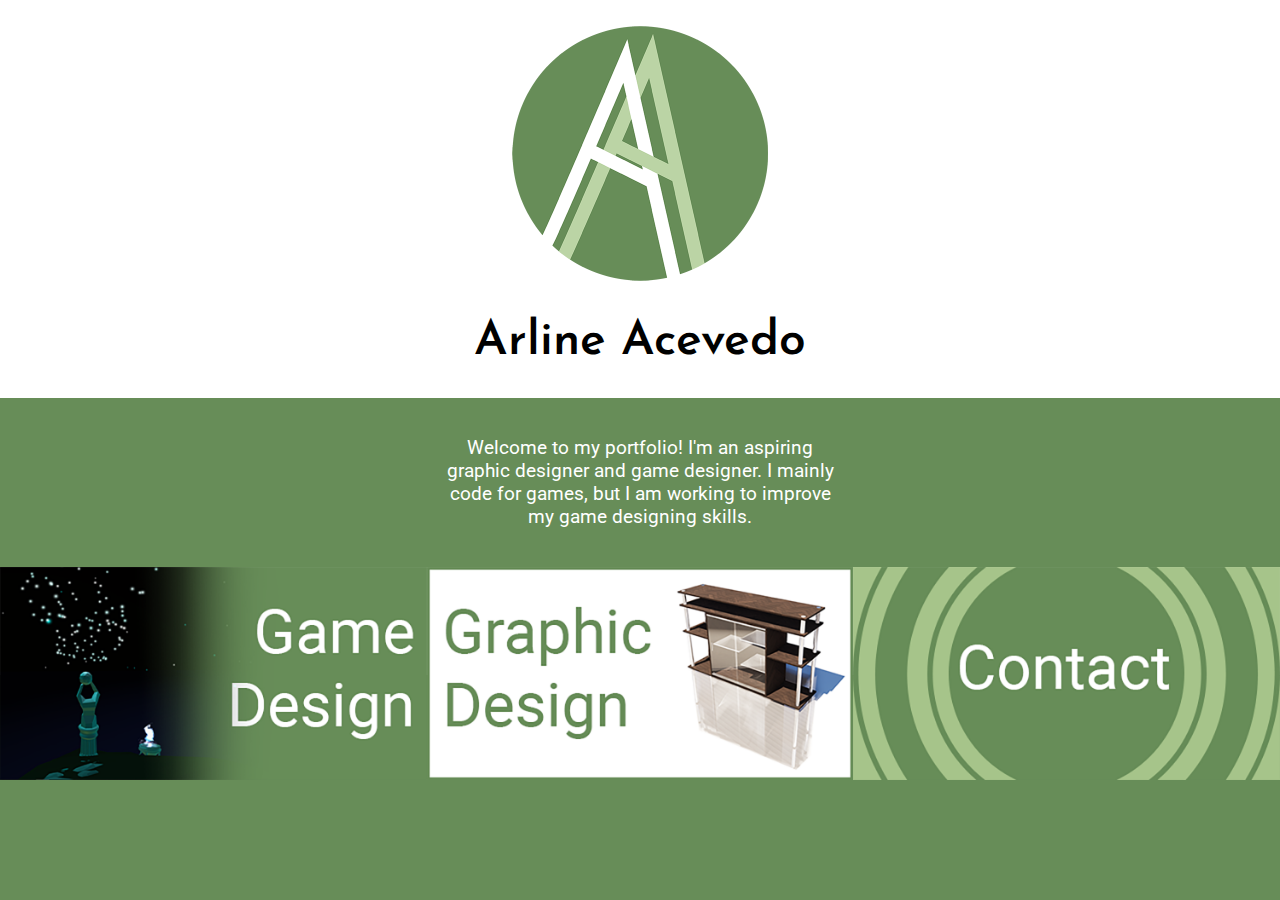
==== index.html @ 4f97fe55 "ContactRevamp" ====
<!DOCTYPE html>
<html>
  <head>
    <meta name="robots" content="noindex, nofollow" />
    <meta name="viewport" content="width=device-width,initial-scale=1.0" />
    <title>Arline Acevedo</title>

    <link rel="stylesheet" type="text/css" href="stylesheet.css" />

    <!--Fonts-->
    <link
      href="https://fonts.googleapis.com/css2?family=Josefin+Sans:wght@400;600&display=swap"
      rel="stylesheet"
    />

    <link
      href="https://fonts.googleapis.com/css2?family=Roboto:wght@300;400&display=swap"
      rel="stylesheet"
    />
    <!--Font end-->
  </head>

  <body id="mainpage">
    <div class="header">
      <img id="homelogo" src="aalogo.png" alt="Arline Acevedo logo" />
      <h1>Arline Acevedo</h1>
    </div>
    <section id="bottomhalf">
      <div id="aboutme">
        <p>
          Welcome to my portfolio! I'm an aspiring graphic designer and game
          designer. I mainly code for games, but I am working to improve my game
          designing skills.
        </p>
      </div>

      <div id="nav">
        <nav>
          <a href="work/gamedes.html"
            ><img class="navimage" src="gamedesscreen.png"
          /></a>

          <a href="work/graphic.html"
            ><img class="navimage" src="graphdesscreen.png"
          /></a>

          <a href="contact.html"
            ><img class="navimage" src="contactscreen.png"
          /></a>
        </nav>
      </div>
    </section>
  </body>
</html>
---- stylesheet.css ----
html,
body {
  height: 100%;
  margin: 0;
  padding: 0;
}

#mainpage {
  background: linear-gradient(white 75%, #678d58 30%);
}

.header {
  text-align: center;
  margin: auto;
}

#homelogo {
  width: 16rem;
  height: auto;
  margin-top: 2%;
}

nav {
  background-color: #678d58;
  margin: 0;
}

nav img {
  float: left;
  width: 33.33%;
}

h1 {
  font-family: "Josefin Sans", sans-serif;
  font-weight: 600;
  font-size: 3rem;
}

p {
  font-family: "Roboto", sans-serif;
  font-weight: 400;
  font-size: 1.19rem;
  margin-bottom: 0;
  padding-bottom: 0;
}

#aboutme {
  background-color: #678d58;
  height: auto;
}

#aboutme p {
  text-align: center;
  padding: 3% 10% 3% 10%;
  color: white;
  margin: auto;
  width: 25rem;
}

#bottomhalf {
  background-color: #678d58;
}

@media (max-width: 1000px) {
  nav img {
    padding: 0;
    display: block;
    margin: 0 auto;
    max-height: 100%;
    max-width: 100%;
    width: 100%;
  }

  #aboutme p {
    text-align: center;
    padding: 3% 10% 3% 10%;
    color: white;
    margin: auto;
  }

  nav {
    position: static;
  }

  #homelogo {
    width: 12rem;
  }
}
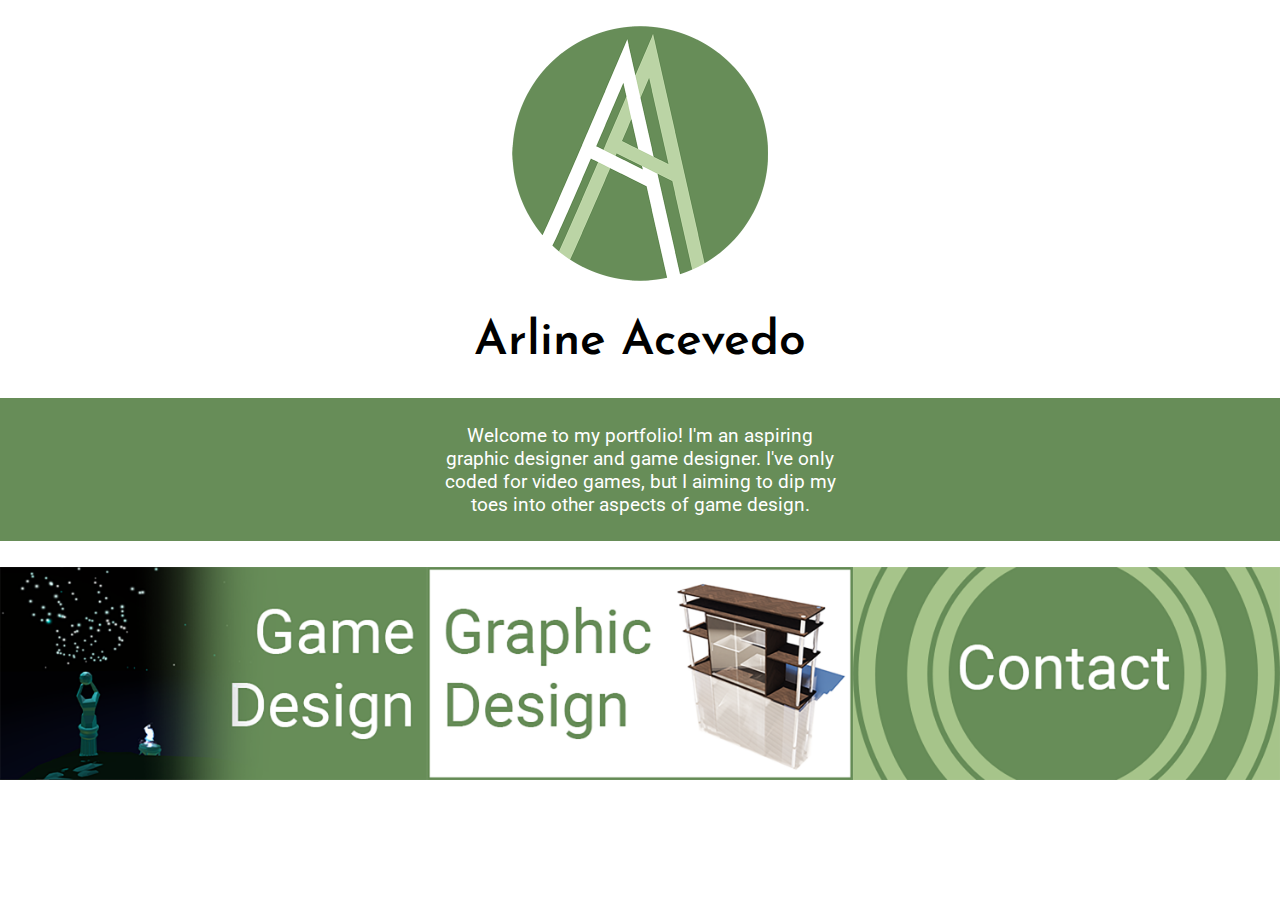
==== commit 7ef1fe6d: "designv2" ====
--- a/index.html
+++ b/index.html
@@ -29,8 +29,8 @@
       <div id="aboutme">
         <p>
           Welcome to my portfolio! I'm an aspiring graphic designer and game
-          designer. I mainly code for games, but I am working to improve my game
-          designing skills.
+          designer. I've only coded for video games, but I aiming to dip my toes
+          into other aspects of game design.
         </p>
       </div>
 
--- a/stylesheet.css
+++ b/stylesheet.css
@@ -3,10 +3,6 @@
   height: 100%;
   margin: 0;
   padding: 0;
-}
-
-#mainpage {
-  background: linear-gradient(white 75%, #678d58 30%);
 }
 
 .header {
@@ -22,7 +18,7 @@
 
 nav {
   background-color: #678d58;
-  margin: 0;
+  margin: 2% 0;
 }
 
 nav img {
@@ -34,6 +30,7 @@
   font-family: "Josefin Sans", sans-serif;
   font-weight: 600;
   font-size: 3rem;
+  margin: rem;
 }
 
 p {
@@ -50,8 +47,10 @@
 }
 
 #aboutme p {
+  display: block;
+  margin: auto;
   text-align: center;
-  padding: 3% 10% 3% 10%;
+  padding: 2% 10%;
   color: white;
   margin: auto;
   width: 25rem;
@@ -62,6 +61,9 @@
 }
 
 @media (max-width: 1000px) {
+  nav {
+    margin: 0;
+  }
   nav img {
     padding: 0;
     display: block;
@@ -72,10 +74,11 @@
   }
 
   #aboutme p {
+    display: block;
+    margin: auto;
     text-align: center;
-    padding: 3% 10% 3% 10%;
-    color: white;
-    margin: auto;
+    text-align: center;
+    width: auto;
   }
 
   nav {
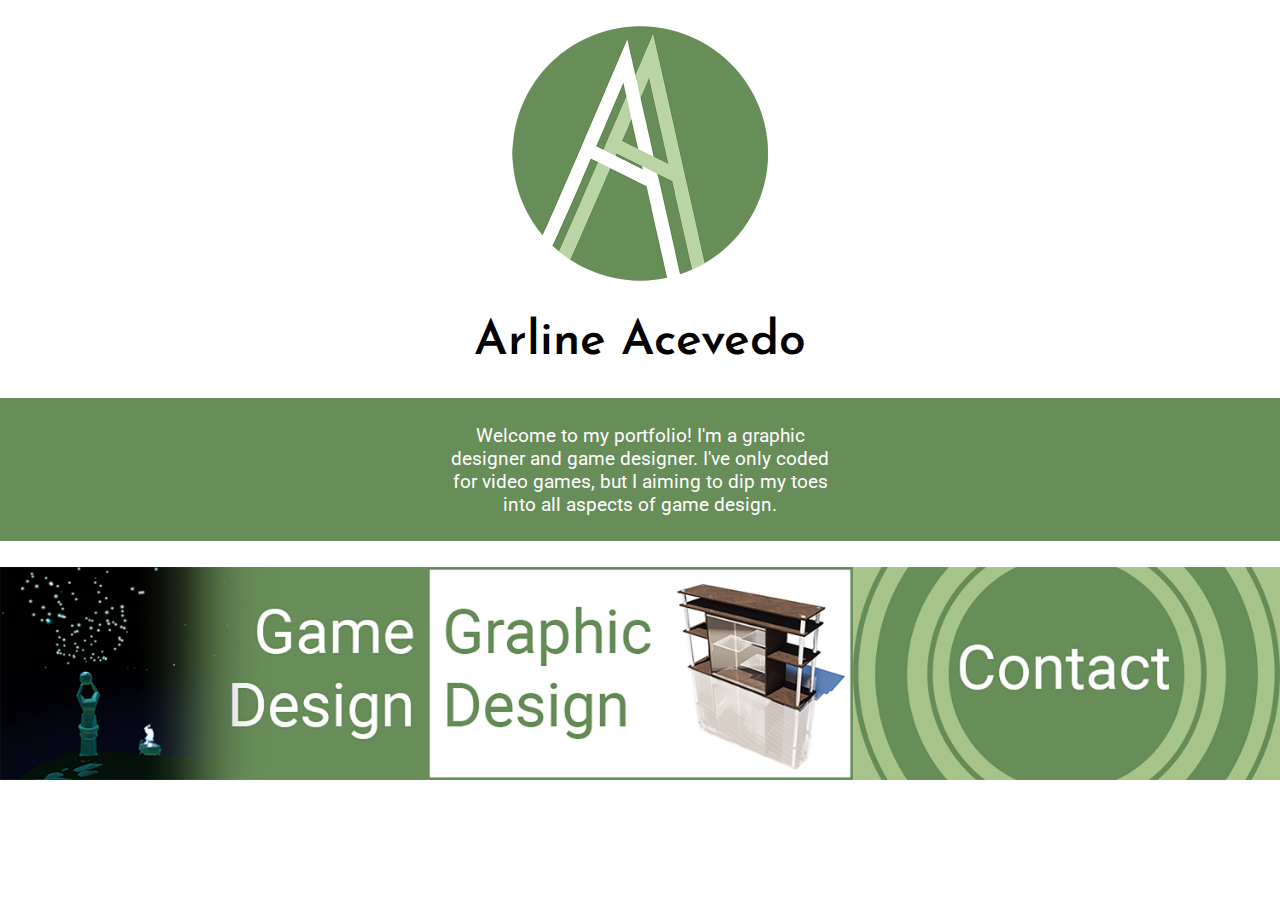
==== commit cd44f0e2: "blurb edit" ====
--- a/index.html
+++ b/index.html
@@ -28,9 +28,9 @@
     <section id="bottomhalf">
       <div id="aboutme">
         <p>
-          Welcome to my portfolio! I'm an aspiring graphic designer and game
-          designer. I've only coded for video games, but I aiming to dip my toes
-          into other aspects of game design.
+          Welcome to my portfolio! I'm a graphic designer and game designer.
+          I've only coded for video games, but I aiming to dip my toes into all
+          aspects of game design.
         </p>
       </div>
 
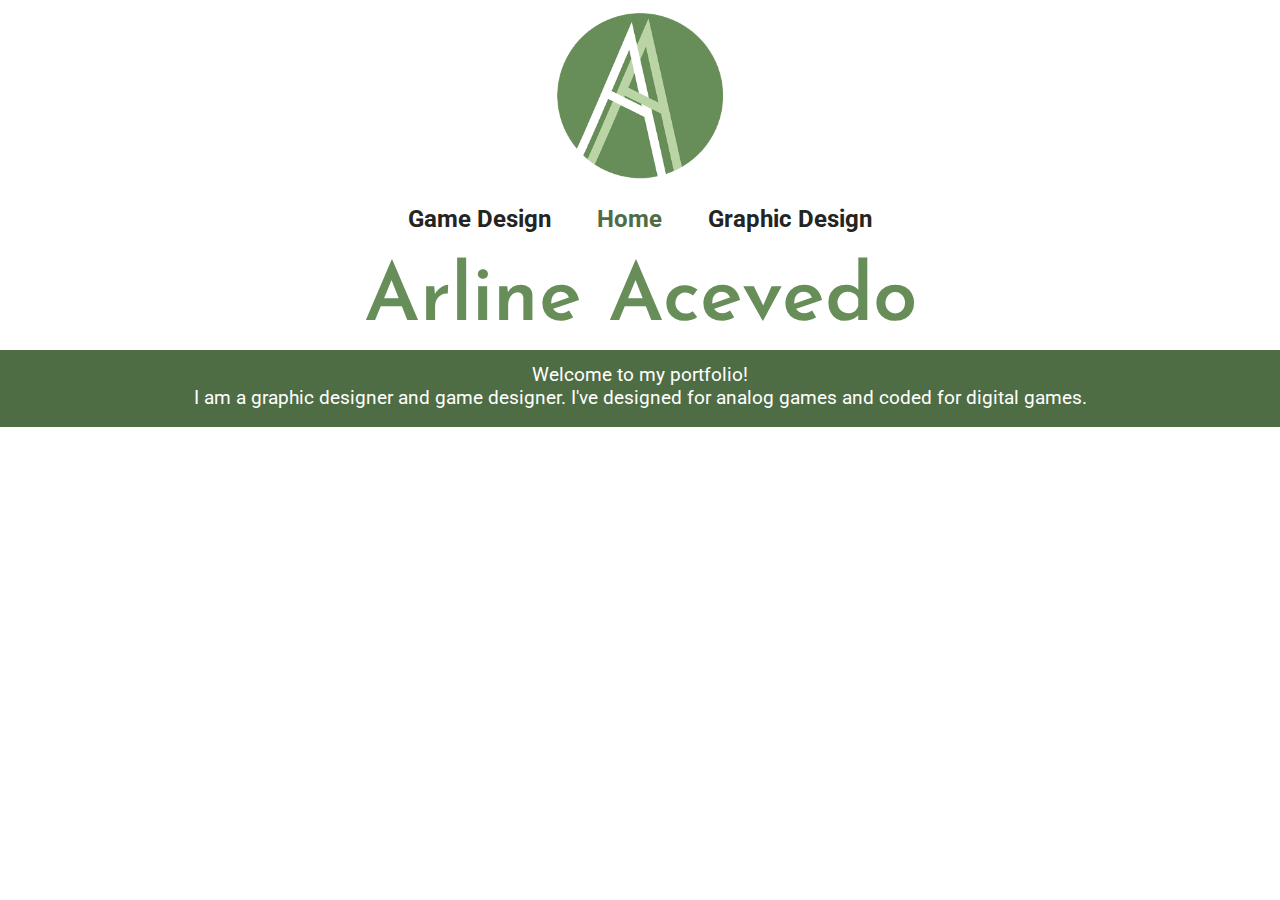
==== commit ef90a54a: "Website rehaul v1" ====
--- a/index.html
+++ b/index.html
@@ -2,7 +2,7 @@
 <html>
   <head>
     <meta name="robots" content="noindex, nofollow" />
-    <meta name="viewport" content="width=device-width,initial-scale=1.0" />
+
     <title>Arline Acevedo</title>
 
     <link rel="stylesheet" type="text/css" href="stylesheet.css" />
@@ -22,33 +22,26 @@
 
   <body id="mainpage">
     <div class="header">
-      <img id="homelogo" src="aalogo.png" alt="Arline Acevedo logo" />
+      <img id="logo" src="aalogo.png" alt="Arline Acevedo logo" />
+      <section class="nav">
+        <ul>
+          <li><a href="game/index.html">Game Design</a></li>
+          <li id="page">Home</li>
+          <li><a href="design/index.html">Graphic Design</a></li>
+        </ul>
+      </section>
+    </div>
+    <section class="body">
       <h1>Arline Acevedo</h1>
-    </div>
-    <section id="bottomhalf">
-      <div id="aboutme">
+      <section class="description">
+        <p id="aboutme">
+          Welcome to my portfolio!
+        </p>
         <p>
-          Welcome to my portfolio! I'm a graphic designer and game designer.
-          I've only coded for video games, but I aiming to dip my toes into all
-          aspects of game design.
+          I am a graphic designer and game designer. I've designed for analog
+          games and coded for digital games.
         </p>
-      </div>
-
-      <div id="nav">
-        <nav>
-          <a href="work/gamedes.html"
-            ><img class="navimage" src="gamedesscreen.png"
-          /></a>
-
-          <a href="work/graphic.html"
-            ><img class="navimage" src="graphdesscreen.png"
-          /></a>
-
-          <a href="contact.html"
-            ><img class="navimage" src="contactscreen.png"
-          /></a>
-        </nav>
-      </div>
+      </section>
     </section>
   </body>
 </html>
--- a/stylesheet.css
+++ b/stylesheet.css
@@ -1,91 +1,205 @@
-html,
-body {
-  height: 100%;
+* {
   margin: 0;
   padding: 0;
 }
 
-.header {
-  text-align: center;
-  margin: auto;
-}
-
-#homelogo {
-  width: 16rem;
-  height: auto;
-  margin-top: 2%;
-}
-
-nav {
-  background-color: #678d58;
-  margin: 2% 0;
-}
-
-nav img {
-  float: left;
-  width: 33.33%;
-}
-
-h1 {
-  font-family: "Josefin Sans", sans-serif;
-  font-weight: 600;
-  font-size: 3rem;
-  margin: rem;
+body {
+  font-family: "Roboto", sans-serif;
 }
 
 p {
   font-family: "Roboto", sans-serif;
   font-weight: 400;
   font-size: 1.19rem;
-  margin-bottom: 0;
-  padding-bottom: 0;
+  text-align: center;
+  margin: 0 3rem 1% 3rem;
+}
+
+#logo {
+  display: block;
+  margin: 1% auto;
+  width: 13%;
+  height: auto;
+}
+#logo:hover {
+  opacity: 0.75;
+}
+
+.nav {
+  text-align: center;
+  list-style: none;
+  margin: 2% auto;
+  padding: 0;
+  font-weight: bold;
+  font-size: 1.5rem;
+}
+
+.nav li {
+  display: inline;
+  padding: 20px;
+}
+
+.nav a {
+  display: inline-block;
+  color: #232523;
+  text-decoration: none;
+}
+
+.nav a:hover {
+  text-decoration: underline #678d58;
+}
+
+.nav li {
+  list-style: none;
+}
+
+.nav #page {
+  color: #4f6d44;
+}
+.nav #page:hover {
+  text-decoration: none;
+}
+
+h1 {
+  text-align: center;
+  font-family: "Josefin Sans", sans-serif;
+  font-weight: 600;
+  font-size: 5rem;
+  margin: 1.7rem auto auto auto;
+  color: #678d58;
 }
 
 #aboutme {
-  background-color: #678d58;
+  margin-bottom: 0%;
+}
+
+.description {
+  color: white;
+  background-color: #4f6d44;
+  margin: 10px 0 3px 0;
+  padding: 1% 0 5px 0;
+}
+.container {
+  display: flex;
+  flex-wrap: wrap;
+  justify-content: space-evenly;
+  align-items: stretch;
+}
+.container img {
+  width: fit-content;
   height: auto;
-}
-
-#aboutme p {
+  justify-content: space-evenly;
+  margin-bottom: 1rem;
+}
+
+video {
+  width: 700px !important;
+  height: auto !important;
   display: block;
-  margin: auto;
-  text-align: center;
-  padding: 2% 10%;
-  color: white;
-  margin: auto;
-  width: 25rem;
-}
-
-#bottomhalf {
-  background-color: #678d58;
-}
-
-@media (max-width: 1000px) {
-  nav {
+  margin: 0 auto 1rem auto;
+}
+
+@media (max-width: 1030px) {
+  .container {
+    flex-direction: column;
+  }
+
+  #logo {
+    width: 18%;
+    margin-top: 3%;
+  }
+
+  .container img {
+    width: 100%;
+    height: auto;
+  }
+
+  video {
+    display: block;
+    margin: 1rem auto;
+    width: 100% !important;
+    height: auto !important;
+  }
+  .nav {
+    font-size: 1.5rem;
+    border-top: none;
+    background-color: #678d58;
+  }
+  .nav li {
+    display: block;
     margin: 0;
-  }
-  nav img {
-    padding: 0;
-    display: block;
-    margin: 0 auto;
-    max-height: 100%;
-    max-width: 100%;
+    padding: 1%;
+    border-top: 0.5rem solid white;
+  }
+
+  .nav a {
+    display: block;
+  }
+
+  .nav #page {
+    color: white;
+  }
+  h1 {
+    font-size: 4rem;
+  }
+
+  .description {
+    color: #232523;
+    background: none;
+    border-top: 5px dotted #678d58;
+    border-bottom: 5px dotted #678d58;
+  }
+}
+
+@media (max-width: 700px) {
+  .container {
+    flex-direction: column;
+  }
+
+  #logo {
+    width: 27%;
+    margin-top: 3%;
+  }
+
+  .container img {
     width: 100%;
-  }
-
-  #aboutme p {
-    display: block;
-    margin: auto;
-    text-align: center;
-    text-align: center;
-    width: auto;
-  }
-
-  nav {
-    position: static;
-  }
-
-  #homelogo {
-    width: 12rem;
-  }
-}
+    height: auto;
+  }
+
+  video {
+    display: block;
+    margin: 1rem auto;
+    width: 100% !important;
+    height: auto !important;
+  }
+  .nav {
+    font-size: 1.2rem;
+    border-top: none;
+    background-color: #678d58;
+  }
+  .nav li {
+    display: block;
+    margin: 0;
+    padding: 1%;
+    border-top: 0.5rem solid white;
+  }
+
+  .nav a {
+    display: block;
+  }
+
+  .nav #page {
+    color: white;
+  }
+
+  h1 {
+    font-size: 3rem;
+  }
+
+  .description {
+    color: #232523;
+    background: none;
+    border-top: 5px dotted #678d58;
+    border-bottom: 5px dotted #678d58;
+  }
+}
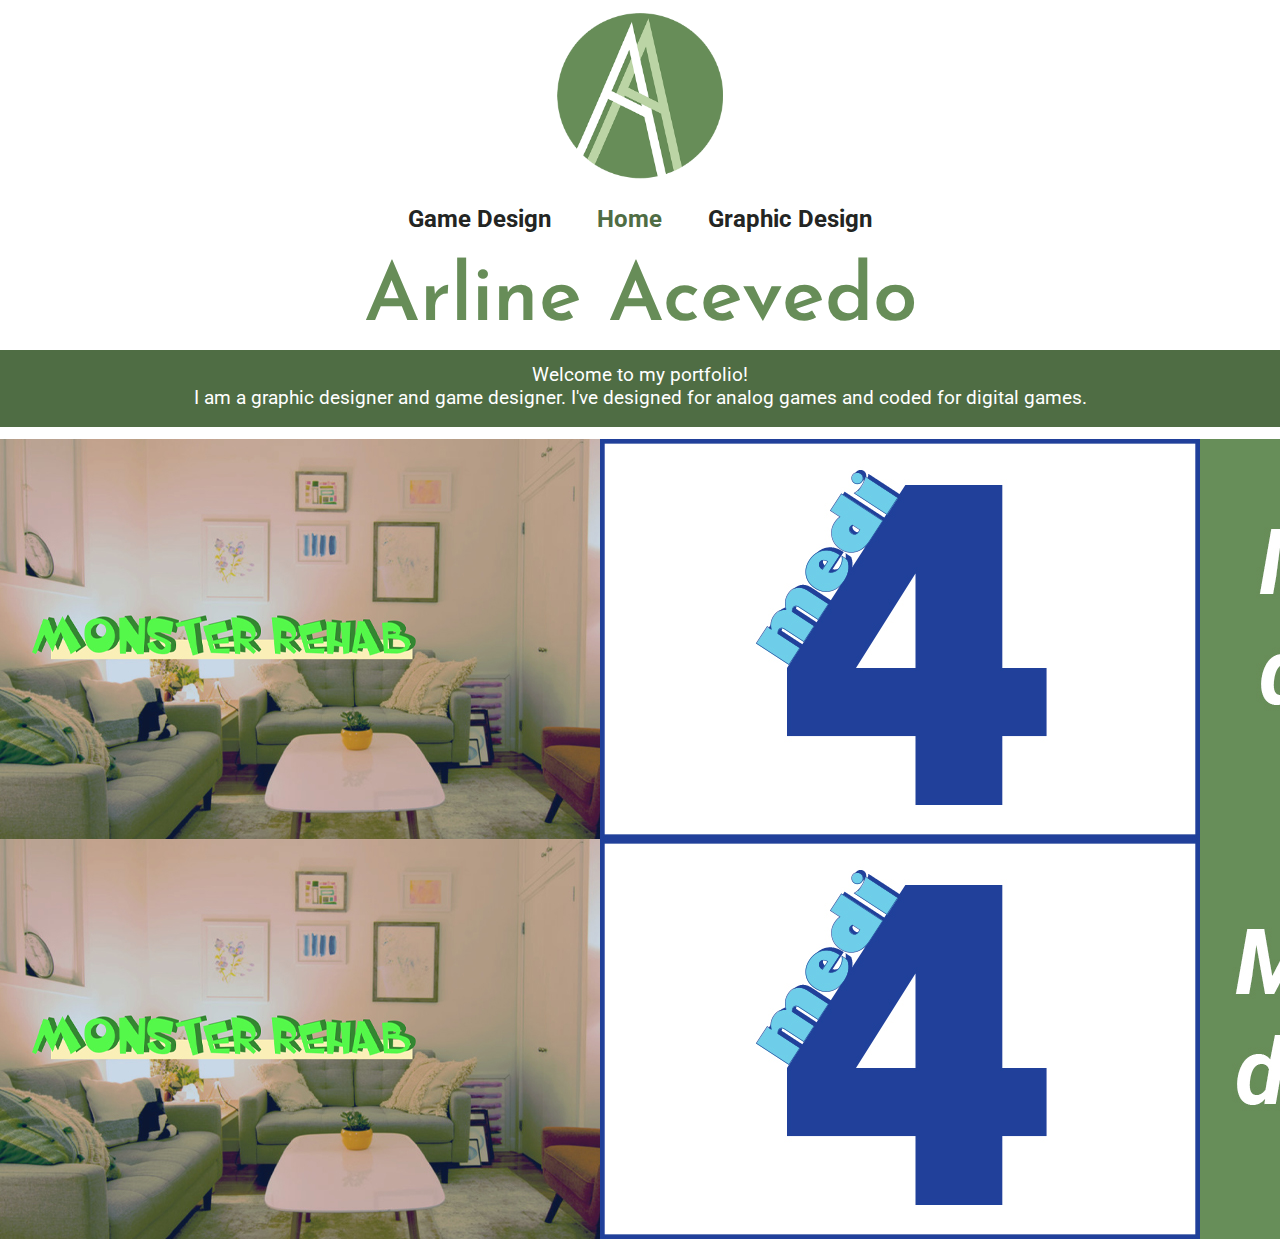
==== commit 52f3e828: "MAIN PAGE" ====
--- a/index.html
+++ b/index.html
@@ -42,6 +42,17 @@
           games and coded for digital games.
         </p>
       </section>
+      <section class="picrow">
+        <img src="game/mr.jpg" />
+        <img src="game/medifour.jpg" />
+        <img src="mgd.jpg" />
+      </section>
+
+      <section class="picrow">
+        <img src="game/mr.jpg" />
+        <img src="game/medifour.jpg" />
+        <img src="md.jpg" />
+      </section>
     </section>
   </body>
 </html>
--- a/stylesheet.css
+++ b/stylesheet.css
@@ -76,20 +76,49 @@
 .description {
   color: white;
   background-color: #4f6d44;
-  margin: 10px 0 3px 0;
+  margin: 10px 0 1% 0;
   padding: 1% 0 5px 0;
 }
 .container {
   display: flex;
   flex-wrap: wrap;
+  flex-direction: row;
+  flex-shrink: 0;
   justify-content: space-evenly;
   align-items: stretch;
-}
-.container img {
-  width: fit-content;
+  margin-bottom: 2rem;
+}
+
+.container a {
+  color: #4f6d44;
+  text-decoration: none;
+}
+.container a:hover {
+  text-decoration: underline;
+}
+
+.project {
+  display: flex;
+  flex-direction: column;
+  justify-content: space-evenly;
+  align-items: stretch;
+  width: 33%;
+  margin: 1rem 0;
+  padding: 1rem 0;
+  border-bottom: 5px dotted #678d58;
+}
+
+.project img {
+  width: 99%;
   height: auto;
   justify-content: space-evenly;
   margin-bottom: 1rem;
+}
+
+.picrow {
+  display: flex;
+  width: 33.33%;
+  height: auto;
 }
 
 video {
@@ -102,6 +131,7 @@
 @media (max-width: 1030px) {
   .container {
     flex-direction: column;
+    width: 100%;
   }
 
   #logo {
@@ -146,14 +176,18 @@
   .description {
     color: #232523;
     background: none;
-    border-top: 5px dotted #678d58;
-    border-bottom: 5px dotted #678d58;
+    border-top: 5px solid #678d58;
+    border-bottom: 5px solid #678d58;
+  }
+  .project {
+    width: 100%;
   }
 }
 
 @media (max-width: 700px) {
   .container {
     flex-direction: column;
+    width: 100%;
   }
 
   #logo {
@@ -199,7 +233,10 @@
   .description {
     color: #232523;
     background: none;
-    border-top: 5px dotted #678d58;
-    border-bottom: 5px dotted #678d58;
-  }
-}
+    border-top: 5px solid #678d58;
+    border-bottom: 5px solid #678d58;
+  }
+  .project {
+    width: 100%;
+  }
+}
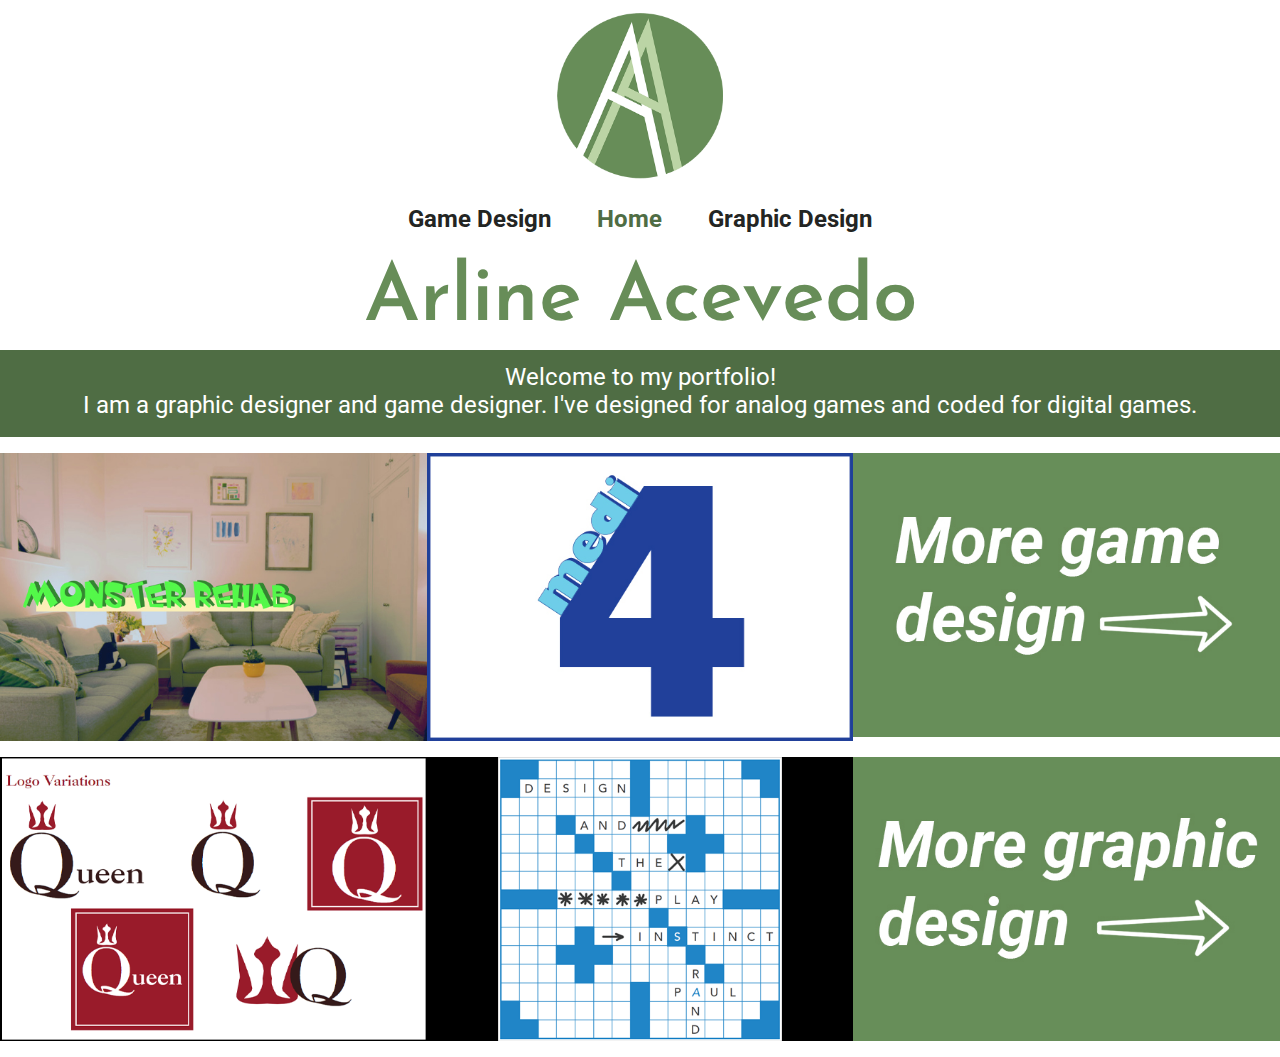
==== commit dafd5050: "paragraph fixes" ====
--- a/index.html
+++ b/index.html
@@ -20,7 +20,7 @@
     <!--Font end-->
   </head>
 
-  <body id="mainpage">
+  <body>
     <div class="header">
       <img id="logo" src="aalogo.png" alt="Arline Acevedo logo" />
       <section class="nav">
@@ -31,6 +31,7 @@
         </ul>
       </section>
     </div>
+
     <section class="body">
       <h1>Arline Acevedo</h1>
       <section class="description">
@@ -42,16 +43,17 @@
           games and coded for digital games.
         </p>
       </section>
-      <section class="picrow">
-        <img src="game/mr.jpg" />
-        <img src="game/medifour.jpg" />
-        <img src="mgd.jpg" />
-      </section>
 
       <section class="picrow">
         <img src="game/mr.jpg" />
         <img src="game/medifour.jpg" />
-        <img src="md.jpg" />
+        <a href="game/index.html"><img src="mgd.jpg" /></a>
+      </section>
+
+      <section class="picrow">
+        <img src="design/queen.png" />
+        <img src="design/rand.png" />
+        <a href="design/index.html"></a><img src="md.jpg" />
       </section>
     </section>
   </body>
--- a/stylesheet.css
+++ b/stylesheet.css
@@ -3,6 +3,10 @@
   padding: 0;
 }
 
+.picrow a img {
+  width: 100%;
+}
+
 body {
   font-family: "Roboto", sans-serif;
 }
@@ -10,7 +14,7 @@
 p {
   font-family: "Roboto", sans-serif;
   font-weight: 400;
-  font-size: 1.19rem;
+  font-size: 1.5rem;
   text-align: center;
   margin: 0 3rem 1% 3rem;
 }
@@ -85,7 +89,7 @@
   flex-direction: row;
   flex-shrink: 0;
   justify-content: space-evenly;
-  align-items: stretch;
+  align-content: center;
   margin-bottom: 2rem;
 }
 
@@ -93,8 +97,13 @@
   color: #4f6d44;
   text-decoration: none;
 }
+
 .container a:hover {
   text-decoration: underline;
+}
+
+#stime {
+  width: 40%;
 }
 
 .project {
@@ -117,18 +126,84 @@
 
 .picrow {
   display: flex;
+  flex-direction: row;
+  flex-wrap: nowrap;
+  margin: 1rem 0;
+  padding: 0;
+  width: auto;
+  justify-content: center;
+  align-content: center;
+}
+
+.picrow img {
   width: 33.33%;
   height: auto;
 }
 
+.picrow p {
+  width: 20%;
+  text-align: right;
+  padding-top: 2%;
+}
+
+#queen {
+  font-size: 3rem;
+  font-family: "Josefin Sans", sans-serif;
+  font-weight: 600;
+  color: #678d58;
+}
+
+#queen:hover {
+  text-decoration: none;
+}
+
+#prand {
+  font-size: 3rem;
+  font-family: "Josefin Sans", sans-serif;
+  font-weight: 600;
+  color: #678d58;
+}
+
+#prand:hover {
+  text-decoration: none;
+}
+
+.container #title {
+  font-size: 3rem;
+  font-family: "Josefin Sans", sans-serif;
+  font-weight: 600;
+  color: #678d58;
+}
+
+#title:hover {
+  text-decoration: none;
+}
+
+.container p {
+  text-align: left;
+  padding: 2% 2% 0 0;
+}
+
 video {
-  width: 700px !important;
+  width: 50% !important;
   height: auto !important;
   display: block;
-  margin: 0 auto 1rem auto;
-}
+  margin: 0 1rem 1rem auto;
+}
+
+.border {
+  border-top: dotted 5px #678d58;
+  margin: 1rem 0;
+}
+
+/*mid*/
 
 @media (max-width: 1030px) {
+  p {
+    font-size: 2rem;
+    width: 90%;
+  }
+
   .container {
     flex-direction: column;
     width: 100%;
@@ -145,7 +220,6 @@
   }
 
   video {
-    display: block;
     margin: 1rem auto;
     width: 100% !important;
     height: auto !important;
@@ -182,9 +256,40 @@
   .project {
     width: 100%;
   }
-}
+
+  .picrow {
+    display: flex;
+    flex-direction: column;
+    flex-wrap: wrap;
+    margin: 3rem 0;
+    padding: 0;
+    width: auto;
+  }
+
+  .picrow img {
+    width: 100%;
+    height: auto;
+  }
+
+  .picrow p {
+    width: 80%;
+    text-align: center;
+    padding-top: 0;
+    margin-bottom: 5%;
+  }
+
+  .container p {
+    text-align: center;
+    width: 90%;
+  }
+}
+
+/*small*/
 
 @media (max-width: 700px) {
+  p {
+    font-size: 1.5rem;
+  }
   .container {
     flex-direction: column;
     width: 100%;
@@ -207,7 +312,7 @@
     height: auto !important;
   }
   .nav {
-    font-size: 1.2rem;
+    font-size: 1.5rem;
     border-top: none;
     background-color: #678d58;
   }
@@ -239,4 +344,32 @@
   .project {
     width: 100%;
   }
-}
+
+  .container p {
+    text-align: center;
+    width: 90%;
+    font-size: 1.5rem;
+  }
+
+  .picrow {
+    display: flex;
+    flex-direction: column;
+    flex-wrap: wrap;
+    margin: 3rem 0;
+    padding: 0;
+    width: auto;
+  }
+
+  .picrow img {
+    width: 100%;
+    height: auto;
+  }
+
+  .picrow p {
+    width: 80%;
+    font-size: 1.5rem;
+    text-align: center;
+    padding-top: 0;
+    margin-bottom: 5%;
+  }
+}
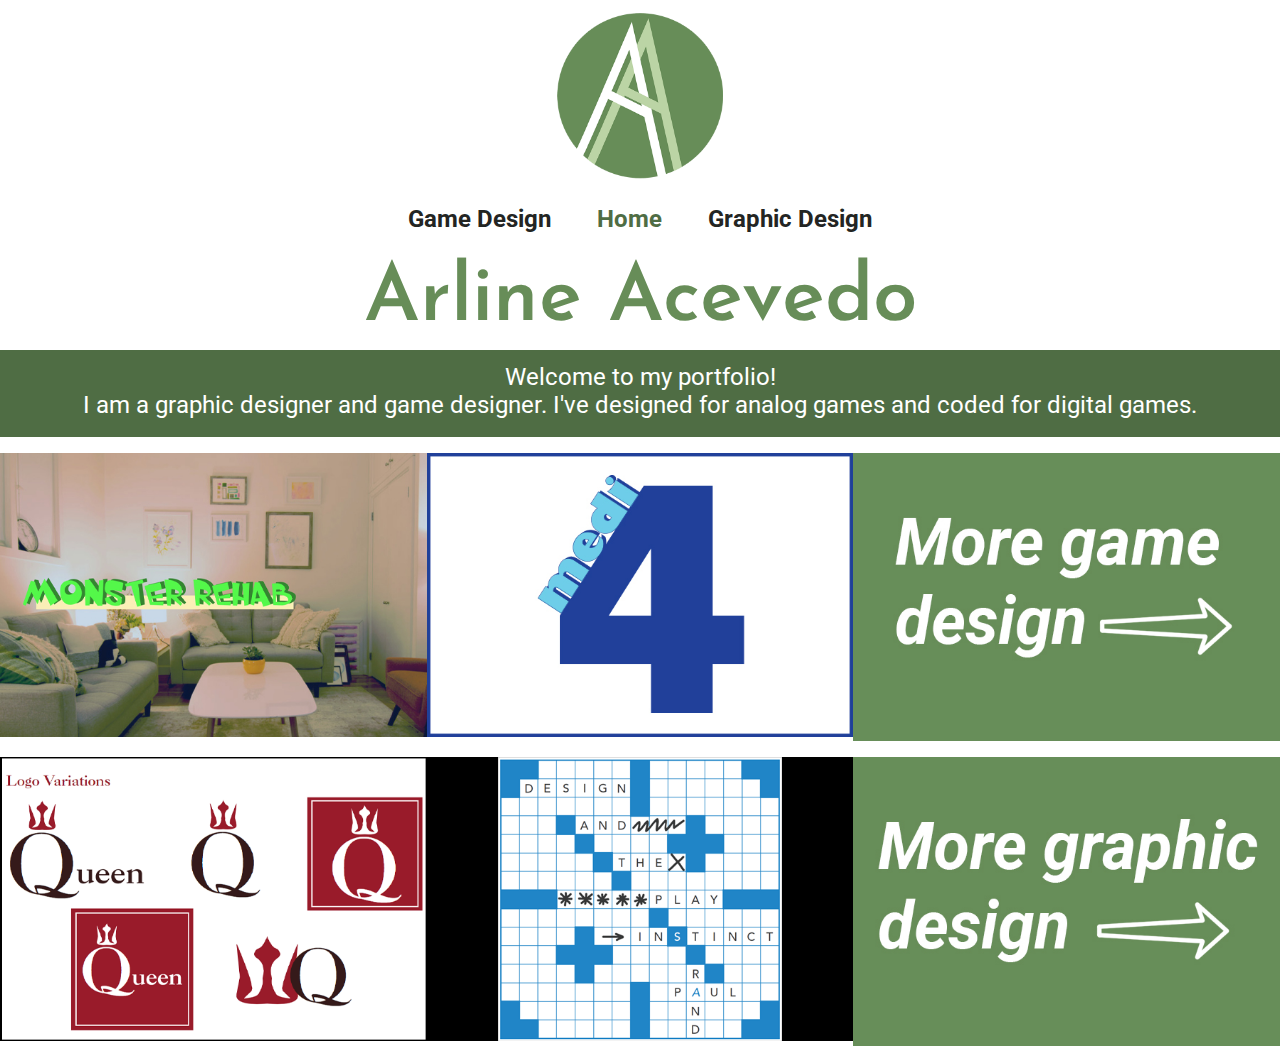
==== commit ca33203a: "Bug fixes" ====
--- a/index.html
+++ b/index.html
@@ -53,7 +53,7 @@
       <section class="picrow">
         <img src="design/queen.png" />
         <img src="design/rand.png" />
-        <a href="design/index.html"></a><img src="md.jpg" />
+        <a href="design/index.html"><img src="md.jpg" /></a>
       </section>
     </section>
   </body>
--- a/stylesheet.css
+++ b/stylesheet.css
@@ -1,10 +1,6 @@
 * {
   margin: 0;
   padding: 0;
-}
-
-.picrow a img {
-  width: 100%;
 }
 
 body {
@@ -71,6 +67,15 @@
   font-size: 5rem;
   margin: 1.7rem auto auto auto;
   color: #678d58;
+}
+
+h2 {
+  text-align: center;
+  font-family: "Josefin Sans", sans-serif;
+  font-weight: 400;
+  font-size: 2.5rem;
+  margin-top: 2rem;
+  color: #232523;
 }
 
 #aboutme {
@@ -137,7 +142,7 @@
 
 .picrow img {
   width: 33.33%;
-  height: auto;
+  height: 100%;
 }
 
 .picrow p {
@@ -146,8 +151,16 @@
   padding-top: 2%;
 }
 
+.picrow a img {
+  width: 100%;
+}
+
+.picrow a img:hover {
+  opacity: 0.75;
+}
+
 #queen {
-  font-size: 3rem;
+  font-size: 2.5rem;
   font-family: "Josefin Sans", sans-serif;
   font-weight: 600;
   color: #678d58;
@@ -158,7 +171,7 @@
 }
 
 #prand {
-  font-size: 3rem;
+  font-size: 2rem;
   font-family: "Josefin Sans", sans-serif;
   font-weight: 600;
   color: #678d58;
@@ -169,7 +182,7 @@
 }
 
 .container #title {
-  font-size: 3rem;
+  font-size: 2.5rem;
   font-family: "Josefin Sans", sans-serif;
   font-weight: 600;
   color: #678d58;
